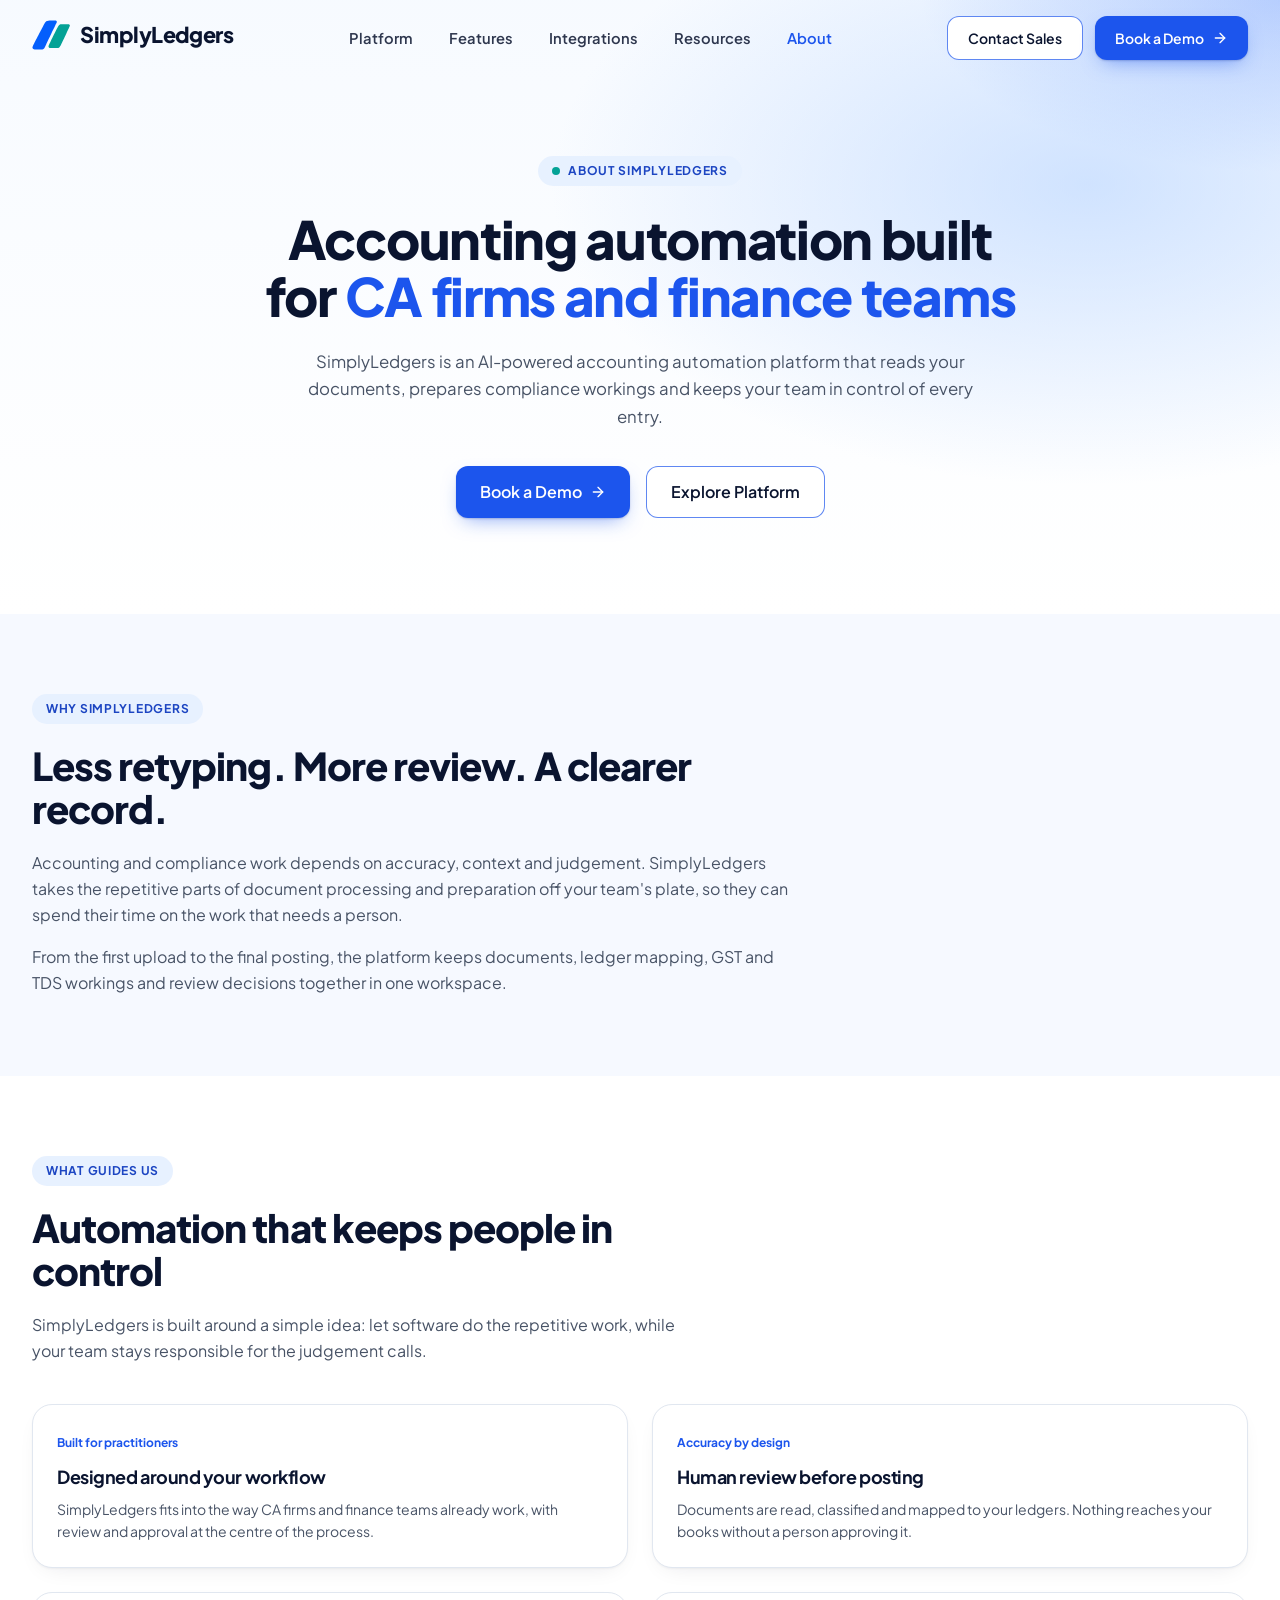
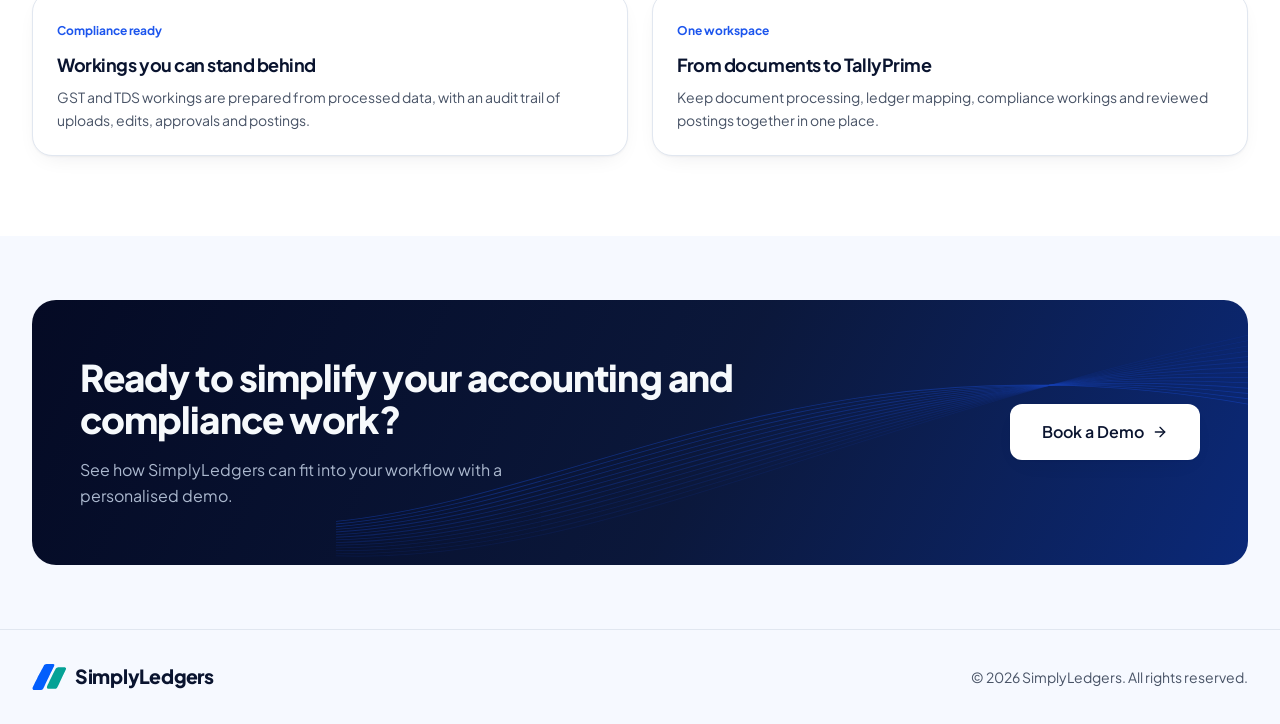
==== about.html @ 2ccde1b6 "Update website navigation and official brand logos" ====
<!DOCTYPE html>
<html lang="en">
<head>
<meta charset="utf-8">
<meta name="viewport" content="width=device-width, initial-scale=1">
<link rel="stylesheet" href="https://fonts.googleapis.com/css2?family=Plus+Jakarta+Sans:wght@400;500;600;700;800&amp;display=swap">
<link rel="stylesheet" href="styles.css">
<title>About — SimplyLedgers</title>
<meta name="description" content="SimplyLedgers is an AI-powered accounting automation platform built for CA firms and finance teams.">
<meta property="og:title" content="About — SimplyLedgers">
<meta property="og:description" content="SimplyLedgers is an AI-powered accounting automation platform built for CA firms and finance teams.">
<meta property="og:type" content="website">
<meta name="twitter:card" content="summary_large_image">
<link rel="preconnect" href="https://fonts.googleapis.com">
<link rel="preconnect" href="https://fonts.gstatic.com" crossorigin="anonymous">
<link rel="icon" href="favicon.ico" type="image/x-icon">
</head>
<body>
<div class="min-h-screen bg-background">
<header class="fixed inset-x-0 top-0 z-50 transition-all duration-300 border-b border-transparent bg-transparent"><div class="mx-auto grid h-[76px] max-w-7xl grid-cols-[minmax(0,1fr)_auto] items-center gap-6 px-5 sm:px-8 lg:flex lg:justify-between"><a class="min-w-0 shrink-0" aria-label="SimplyLedgers home" href="index.html"><span class="inline-flex items-center gap-2.5"><svg viewBox="568 362 406 318" aria-hidden="true" class="w-auto shrink-0 h-7 sm:h-[30px]"><g transform="translate(0 1024) scale(0.1 -0.1)"><path class="fill-brand-blue" d="M7410 6550 c-183 -8 -265 -61 -358 -233 -22 -40 -61 -110 -87 -157 -26 -47 -70 -128 -97 -180 -27 -52 -53 -99 -57 -105 -5 -5 -35 -62 -68 -125 -33 -63 -116 -221 -183 -350 -68 -129 -188 -361 -267 -515 -587 -1148 -596 -1169 -520 -1284 67 -101 66 -101 567 -101 633 0 586 -30 840 530 66 144 146 314 318 670 43 91 104 217 134 280 31 63 72 149 91 190 32 69 213 438 408 835 43 88 102 205 131 260 75 143 71 227 -13 270 -33 17 -571 27 -839 15z"></path><path class="fill-brand-teal" d="M8697 6159 c-66 -15 -132 -56 -183 -112 -48 -52 -305 -552 -637 -1237 -52 -107 -154 -316 -226 -464 -72 -148 -131 -271 -131 -273 0 -2 -20 -45 -45 -95 -76 -155 -58 -259 55 -319 44 -23 868 -22 943 1 155 48 183 93 519 830 56 122 140 305 181 390 24 52 97 208 162 345 65 138 171 360 236 494 141 289 147 319 83 391 -21 23 -51 44 -72 50 -46 12 -831 12 -885 -1z"></path></g></svg><span class="text-[1.25rem] font-extrabold leading-none tracking-tight sm:text-[1.35rem] text-foreground">SimplyLedgers</span></span></a><nav aria-label="Main" class="hidden items-center gap-1 lg:flex"><a class="group relative rounded-md px-4 py-2 text-[0.92rem] font-semibold text-foreground/85 transition-colors hover:text-primary" href="platform.html">Platform<span class="absolute inset-x-4 -bottom-0.5 h-0.5 origin-left scale-x-0 rounded-full bg-primary transition-transform duration-300 group-hover:scale-x-100"></span></a><a class="group relative rounded-md px-4 py-2 text-[0.92rem] font-semibold text-foreground/85 transition-colors hover:text-primary" href="features.html">Features<span class="absolute inset-x-4 -bottom-0.5 h-0.5 origin-left scale-x-0 rounded-full bg-primary transition-transform duration-300 group-hover:scale-x-100"></span></a><a class="group relative rounded-md px-4 py-2 text-[0.92rem] font-semibold text-foreground/85 transition-colors hover:text-primary" href="integrations.html">Integrations<span class="absolute inset-x-4 -bottom-0.5 h-0.5 origin-left scale-x-0 rounded-full bg-primary transition-transform duration-300 group-hover:scale-x-100"></span></a><a class="group relative rounded-md px-4 py-2 text-[0.92rem] font-semibold text-foreground/85 transition-colors hover:text-primary" href="resources.html">Resources<span class="absolute inset-x-4 -bottom-0.5 h-0.5 origin-left scale-x-0 rounded-full bg-primary transition-transform duration-300 group-hover:scale-x-100"></span></a><a class="group relative rounded-md px-4 py-2 text-[0.92rem] font-semibold text-foreground/85 transition-colors hover:text-primary text-primary" href="about.html" aria-current="page">About<span class="absolute inset-x-4 -bottom-0.5 h-0.5 origin-left scale-x-0 rounded-full bg-primary transition-transform duration-300 group-hover:scale-x-100"></span></a></nav><div class="hidden items-center gap-3 lg:flex"><a class="inline-flex items-center justify-center gap-2 whitespace-nowrap text-sm cursor-pointer focus-visible:outline-none focus-visible:ring-1 focus-visible:ring-ring disabled:pointer-events-none disabled:opacity-50 disabled:cursor-not-allowed [&amp;_svg]:pointer-events-none [&amp;_svg]:size-4 [&amp;_svg]:shrink-0 border border-primary/70 bg-background text-foreground font-semibold transition-all duration-300 hover:border-primary hover:bg-secondary hover:-translate-y-px py-2 h-11 rounded-lg px-5" href="book-demo.html">Contact Sales</a><a class="inline-flex items-center justify-center gap-2 whitespace-nowrap text-sm cursor-pointer focus-visible:outline-none focus-visible:ring-1 focus-visible:ring-ring disabled:pointer-events-none disabled:opacity-50 disabled:cursor-not-allowed [&amp;_svg]:pointer-events-none [&amp;_svg]:size-4 [&amp;_svg]:shrink-0 bg-primary text-primary-foreground font-semibold shadow-button transition-all duration-300 hover:bg-primary-deep hover:-translate-y-px [&amp;_svg]:transition-transform hover:[&amp;_svg]:translate-x-0.5 py-2 h-11 rounded-lg px-5" href="book-demo.html">Book a Demo <svg xmlns="http://www.w3.org/2000/svg" width="24" height="24" viewBox="0 0 24 24" fill="none" stroke="currentColor" stroke-width="2" stroke-linecap="round" stroke-linejoin="round" class="lucide lucide-arrow-right" aria-hidden="true"><path d="M5 12h14"></path><path d="m12 5 7 7-7 7"></path></svg></a></div><button class="inline-flex items-center justify-center gap-2 whitespace-nowrap rounded-md text-sm font-medium cursor-pointer transition-colors focus-visible:outline-none focus-visible:ring-1 focus-visible:ring-ring disabled:pointer-events-none disabled:opacity-50 disabled:cursor-not-allowed [&amp;_svg]:pointer-events-none [&amp;_svg]:size-4 [&amp;_svg]:shrink-0 hover:bg-accent hover:text-accent-foreground h-9 w-9 shrink-0 lg:hidden" aria-label="Open menu" type="button" aria-haspopup="dialog" aria-expanded="false" data-state="closed"><svg xmlns="http://www.w3.org/2000/svg" width="24" height="24" viewBox="0 0 24 24" fill="none" stroke="currentColor" stroke-width="2" stroke-linecap="round" stroke-linejoin="round" class="lucide lucide-menu size-5!" aria-hidden="true"><path d="M4 5h16"></path><path d="M4 12h16"></path><path d="M4 19h16"></path></svg></button></div></header>
<main>
<section class="relative overflow-hidden bg-hero pt-[76px]">
  <div class="mx-auto max-w-7xl px-5 pb-16 pt-14 sm:px-8 md:pt-20 lg:pb-24">
    <div class="mx-auto max-w-3xl text-center">
      <div class="reveal is-visible" style="--reveal-delay:0ms"><span class="eyebrow"><span class="size-2 rounded-full bg-brand-teal"></span>About SimplyLedgers</span></div>
      <div class="reveal is-visible" style="--reveal-delay:80ms"><h1 class="mt-6 text-[2.3rem] font-extrabold leading-[1.08] text-foreground sm:text-5xl lg:text-[3.3rem]">Accounting automation built for <span class="text-primary">CA firms and finance teams</span></h1></div>
      <div class="reveal is-visible" style="--reveal-delay:160ms"><p class="mx-auto mt-6 max-w-2xl text-[1.05rem] leading-relaxed text-muted-foreground">SimplyLedgers is an AI-powered accounting automation platform that reads your documents, prepares compliance workings and keeps your team in control of every entry.</p></div>
      <div class="reveal mt-9 flex flex-wrap justify-center gap-4 is-visible" style="--reveal-delay:240ms">
        <a class="inline-flex items-center justify-center gap-2 whitespace-nowrap cursor-pointer focus-visible:outline-none focus-visible:ring-1 focus-visible:ring-ring disabled:pointer-events-none disabled:opacity-50 disabled:cursor-not-allowed [&amp;_svg]:pointer-events-none [&amp;_svg]:size-4 [&amp;_svg]:shrink-0 bg-primary text-primary-foreground font-semibold shadow-button transition-all duration-300 hover:bg-primary-deep hover:-translate-y-px [&amp;_svg]:transition-transform hover:[&amp;_svg]:translate-x-0.5 h-[52px] rounded-lg px-6 text-base" href="book-demo.html">Book a Demo <svg xmlns="http://www.w3.org/2000/svg" width="24" height="24" viewBox="0 0 24 24" fill="none" stroke="currentColor" stroke-width="2" stroke-linecap="round" stroke-linejoin="round" class="lucide lucide-arrow-right" aria-hidden="true"><path d="M5 12h14"></path><path d="m12 5 7 7-7 7"></path></svg></a>
        <a class="inline-flex items-center justify-center gap-2 whitespace-nowrap cursor-pointer focus-visible:outline-none focus-visible:ring-1 focus-visible:ring-ring disabled:pointer-events-none disabled:opacity-50 disabled:cursor-not-allowed [&amp;_svg]:pointer-events-none [&amp;_svg]:size-4 [&amp;_svg]:shrink-0 border border-primary/70 bg-background text-foreground font-semibold transition-all duration-300 hover:border-primary hover:bg-secondary hover:-translate-y-px h-[52px] rounded-lg px-6 text-base" href="platform.html">Explore Platform</a>
      </div>
    </div>
  </div>
</section>
<section class="bg-surface py-16 lg:py-20">
  <div class="mx-auto max-w-7xl px-5 sm:px-8">
    <div class="max-w-3xl">
      <span class="eyebrow">Why SimplyLedgers</span>
      <h2 class="mt-5 text-3xl font-extrabold leading-[1.12] text-foreground sm:text-[2.4rem]">Less retyping. More review. A clearer record.</h2>
      <p class="mt-5 text-base leading-relaxed text-muted-foreground">Accounting and compliance work depends on accuracy, context and judgement. SimplyLedgers takes the repetitive parts of document processing and preparation off your team's plate, so they can spend their time on the work that needs a person.</p>
      <p class="mt-4 text-base leading-relaxed text-muted-foreground">From the first upload to the final posting, the platform keeps documents, ledger mapping, GST and TDS workings and review decisions together in one workspace.</p>
    </div>
  </div>
</section>
<section class="bg-background py-16 lg:py-20">
  <div class="mx-auto max-w-7xl px-5 sm:px-8">
    <div class="max-w-2xl">
      <span class="eyebrow">What guides us</span>
      <h2 class="mt-5 text-3xl font-extrabold leading-[1.12] text-foreground sm:text-[2.4rem]">Automation that keeps people in control</h2>
      <p class="mt-5 text-base leading-relaxed text-muted-foreground">SimplyLedgers is built around a simple idea: let software do the repetitive work, while your team stays responsible for the judgement calls.</p>
    </div>
    <div class="mt-10 grid gap-6 sm:grid-cols-2">
      <div class="rounded-2xl border border-border bg-background p-6 shadow-soft">
        <span class="text-xs font-bold text-primary">Built for practitioners</span>
        <h3 class="mt-3 text-lg font-bold leading-snug text-foreground">Designed around your workflow</h3>
        <p class="mt-2 text-sm leading-relaxed text-muted-foreground">SimplyLedgers fits into the way CA firms and finance teams already work, with review and approval at the centre of the process.</p>
      </div>
      <div class="rounded-2xl border border-border bg-background p-6 shadow-soft">
        <span class="text-xs font-bold text-primary">Accuracy by design</span>
        <h3 class="mt-3 text-lg font-bold leading-snug text-foreground">Human review before posting</h3>
        <p class="mt-2 text-sm leading-relaxed text-muted-foreground">Documents are read, classified and mapped to your ledgers. Nothing reaches your books without a person approving it.</p>
      </div>
      <div class="rounded-2xl border border-border bg-background p-6 shadow-soft">
        <span class="text-xs font-bold text-primary">Compliance ready</span>
        <h3 class="mt-3 text-lg font-bold leading-snug text-foreground">Workings you can stand behind</h3>
        <p class="mt-2 text-sm leading-relaxed text-muted-foreground">GST and TDS workings are prepared from processed data, with an audit trail of uploads, edits, approvals and postings.</p>
      </div>
      <div class="rounded-2xl border border-border bg-background p-6 shadow-soft">
        <span class="text-xs font-bold text-primary">One workspace</span>
        <h3 class="mt-3 text-lg font-bold leading-snug text-foreground">From documents to TallyPrime</h3>
        <p class="mt-2 text-sm leading-relaxed text-muted-foreground">Keep document processing, ledger mapping, compliance workings and reviewed postings together in one place.</p>
      </div>
    </div>
  </div>
</section>
<section id="book-demo" class="bg-surface py-16"><div class="mx-auto max-w-7xl px-5 sm:px-8"><div class="reveal relative overflow-hidden rounded-3xl bg-cta px-7 py-12 sm:px-12 md:py-14 is-visible" style="--reveal-delay:0ms"><svg aria-hidden="true" viewBox="0 0 800 300" preserveAspectRatio="none" class="pointer-events-none absolute inset-y-0 right-0 h-full w-full opacity-60 md:w-3/4"><path d="M0 290 C 220 300, 420 150, 800 40" fill="none" class="stroke-primary" stroke-opacity="0.15" stroke-width="1"></path><path d="M0 287 C 220 294, 420 141, 800 46" fill="none" class="stroke-primary" stroke-opacity="0.185" stroke-width="1"></path><path d="M0 284 C 220 288, 420 132, 800 52" fill="none" class="stroke-primary" stroke-opacity="0.22" stroke-width="1"></path><path d="M0 281 C 220 282, 420 123, 800 58" fill="none" class="stroke-primary" stroke-opacity="0.255" stroke-width="1"></path><path d="M0 278 C 220 276, 420 114, 800 64" fill="none" class="stroke-primary" stroke-opacity="0.29000000000000004" stroke-width="1"></path><path d="M0 275 C 220 270, 420 105, 800 70" fill="none" class="stroke-primary" stroke-opacity="0.325" stroke-width="1"></path><path d="M0 272 C 220 264, 420 96, 800 76" fill="none" class="stroke-primary" stroke-opacity="0.36" stroke-width="1"></path><path d="M0 269 C 220 258, 420 87, 800 82" fill="none" class="stroke-primary" stroke-opacity="0.395" stroke-width="1"></path><path d="M0 266 C 220 252, 420 78, 800 88" fill="none" class="stroke-primary" stroke-opacity="0.43000000000000005" stroke-width="1"></path><path d="M0 263 C 220 246, 420 69, 800 94" fill="none" class="stroke-primary" stroke-opacity="0.4650000000000001" stroke-width="1"></path><path d="M0 260 C 220 240, 420 60, 800 100" fill="none" class="stroke-primary" stroke-opacity="0.5" stroke-width="1"></path><path d="M0 257 C 220 234, 420 51, 800 106" fill="none" class="stroke-primary" stroke-opacity="0.535" stroke-width="1"></path><path d="M0 254 C 220 228, 420 42, 800 112" fill="none" class="stroke-primary" stroke-opacity="0.5700000000000001" stroke-width="1"></path><path d="M0 251 C 220 222, 420 33, 800 118" fill="none" class="stroke-primary" stroke-opacity="0.6050000000000001" stroke-width="1"></path></svg><div class="relative grid items-center gap-8 md:grid-cols-[minmax(0,1fr)_auto]"><div class="min-w-0"><h2 class="max-w-2xl text-3xl font-extrabold leading-[1.15] text-navy-foreground sm:text-[2.3rem]">Ready to simplify your accounting and compliance work?</h2><p class="mt-4 max-w-lg text-base leading-relaxed text-navy-muted">See how SimplyLedgers can fit into your workflow with a personalised demo.</p></div><a class="inline-flex items-center justify-center gap-2 whitespace-nowrap cursor-pointer focus-visible:outline-none focus-visible:ring-1 focus-visible:ring-ring disabled:pointer-events-none disabled:opacity-50 disabled:cursor-not-allowed [&amp;_svg]:pointer-events-none [&amp;_svg]:size-4 [&amp;_svg]:shrink-0 bg-background text-foreground font-semibold shadow-soft transition-all duration-300 hover:bg-secondary hover:-translate-y-px [&amp;_svg]:transition-transform hover:[&amp;_svg]:translate-x-0.5 rounded-lg text-base h-14 justify-self-start px-8 md:justify-self-end" href="book-demo.html">Book a Demo <svg xmlns="http://www.w3.org/2000/svg" width="24" height="24" viewBox="0 0 24 24" fill="none" stroke="currentColor" stroke-width="2" stroke-linecap="round" stroke-linejoin="round" class="lucide lucide-arrow-right" aria-hidden="true"><path d="M5 12h14"></path><path d="m12 5 7 7-7 7"></path></svg></a></div></div></div></section>
</main>
<footer class="border-t border-border bg-surface"><div class="mx-auto flex max-w-7xl flex-col items-start justify-between gap-4 px-5 py-8 sm:flex-row sm:items-center sm:px-8"><span class="inline-flex items-center gap-2.5 scale-90 origin-left"><svg viewBox="568 362 406 318" aria-hidden="true" class="w-auto shrink-0 h-7 sm:h-[30px]"><g transform="translate(0 1024) scale(0.1 -0.1)"><path class="fill-brand-blue" d="M7410 6550 c-183 -8 -265 -61 -358 -233 -22 -40 -61 -110 -87 -157 -26 -47 -70 -128 -97 -180 -27 -52 -53 -99 -57 -105 -5 -5 -35 -62 -68 -125 -33 -63 -116 -221 -183 -350 -68 -129 -188 -361 -267 -515 -587 -1148 -596 -1169 -520 -1284 67 -101 66 -101 567 -101 633 0 586 -30 840 530 66 144 146 314 318 670 43 91 104 217 134 280 31 63 72 149 91 190 32 69 213 438 408 835 43 88 102 205 131 260 75 143 71 227 -13 270 -33 17 -571 27 -839 15z"></path><path class="fill-brand-teal" d="M8697 6159 c-66 -15 -132 -56 -183 -112 -48 -52 -305 -552 -637 -1237 -52 -107 -154 -316 -226 -464 -72 -148 -131 -271 -131 -273 0 -2 -20 -45 -45 -95 -76 -155 -58 -259 55 -319 44 -23 868 -22 943 1 155 48 183 93 519 830 56 122 140 305 181 390 24 52 97 208 162 345 65 138 171 360 236 494 141 289 147 319 83 391 -21 23 -51 44 -72 50 -46 12 -831 12 -885 -1z"></path></g></svg><span class="text-[1.25rem] font-extrabold leading-none tracking-tight sm:text-[1.35rem] text-foreground">SimplyLedgers</span></span><p class="text-sm text-muted-foreground">© <!-- -->2026<!-- --> SimplyLedgers. All rights reserved.</p></div></footer>
</div>
<div id="mobile-menu" hidden><div data-state="open" class="fixed inset-0 z-50 bg-black/80 data-[state=open]:animate-in data-[state=closed]:animate-out data-[state=closed]:fade-out-0 data-[state=open]:fade-in-0" data-aria-hidden="true" aria-hidden="true"></div>
<div role="dialog" id="radix-_R_haq_" data-state="open" class="fixed z-50 bg-background p-6 shadow-lg transition ease-in-out data-[state=closed]:duration-300 data-[state=open]:duration-500 data-[state=open]:animate-in data-[state=closed]:animate-out inset-y-0 right-0 h-full w-3/4 border-l data-[state=closed]:slide-out-to-right data-[state=open]:slide-in-from-right sm:max-w-sm flex flex-col gap-6 pt-14" tabindex="-1" aria-labelledby="radix-_R_haqH1_"><button type="button" class="absolute right-4 top-4 rounded-sm opacity-70 ring-offset-background cursor-pointer transition-opacity hover:opacity-100 focus:outline-none focus:ring-2 focus:ring-ring focus:ring-offset-2 disabled:pointer-events-none data-[state=open]:bg-secondary"><svg xmlns="http://www.w3.org/2000/svg" width="24" height="24" viewBox="0 0 24 24" fill="none" stroke="currentColor" stroke-width="2" stroke-linecap="round" stroke-linejoin="round" class="lucide lucide-x h-4 w-4" aria-hidden="true"><path d="M18 6 6 18"></path><path d="m6 6 12 12"></path></svg><span class="sr-only">Close</span></button><h2 id="radix-_R_haqH1_" class="text-lg font-semibold text-foreground sr-only">Menu</h2><nav aria-label="Mobile" class="flex flex-col gap-1"><a class="rounded-lg px-3 py-3 text-base font-semibold text-foreground transition-colors hover:bg-secondary hover:text-primary" href="platform.html">Platform</a><a class="rounded-lg px-3 py-3 text-base font-semibold text-foreground transition-colors hover:bg-secondary hover:text-primary" href="features.html">Features</a><a class="rounded-lg px-3 py-3 text-base font-semibold text-foreground transition-colors hover:bg-secondary hover:text-primary" href="integrations.html">Integrations</a><a class="rounded-lg px-3 py-3 text-base font-semibold text-foreground transition-colors hover:bg-secondary hover:text-primary" href="resources.html">Resources</a><a class="rounded-lg px-3 py-3 text-base font-semibold text-foreground transition-colors hover:bg-secondary hover:text-primary text-primary" href="about.html" aria-current="page">About</a></nav><div class="mt-auto flex flex-col gap-3"><a class="inline-flex items-center justify-center gap-2 whitespace-nowrap text-sm cursor-pointer focus-visible:outline-none focus-visible:ring-1 focus-visible:ring-ring disabled:pointer-events-none disabled:opacity-50 disabled:cursor-not-allowed [&amp;_svg]:pointer-events-none [&amp;_svg]:size-4 [&amp;_svg]:shrink-0 border border-primary/70 bg-background text-foreground font-semibold transition-all duration-300 hover:border-primary hover:bg-secondary hover:-translate-y-px px-4 py-2 h-12 rounded-lg" href="book-demo.html">Contact Sales</a><a class="inline-flex items-center justify-center gap-2 whitespace-nowrap text-sm cursor-pointer focus-visible:outline-none focus-visible:ring-1 focus-visible:ring-ring disabled:pointer-events-none disabled:opacity-50 disabled:cursor-not-allowed [&amp;_svg]:pointer-events-none [&amp;_svg]:size-4 [&amp;_svg]:shrink-0 bg-primary text-primary-foreground font-semibold shadow-button transition-all duration-300 hover:bg-primary-deep hover:-translate-y-px [&amp;_svg]:transition-transform hover:[&amp;_svg]:translate-x-0.5 px-4 py-2 h-12 rounded-lg" href="book-demo.html">Book a Demo <svg xmlns="http://www.w3.org/2000/svg" width="24" height="24" viewBox="0 0 24 24" fill="none" stroke="currentColor" stroke-width="2" stroke-linecap="round" stroke-linejoin="round" class="lucide lucide-arrow-right" aria-hidden="true"><path d="M5 12h14"></path><path d="m12 5 7 7-7 7"></path></svg></a></div></div></div><script src="site.js"></script>
</body>
</html>
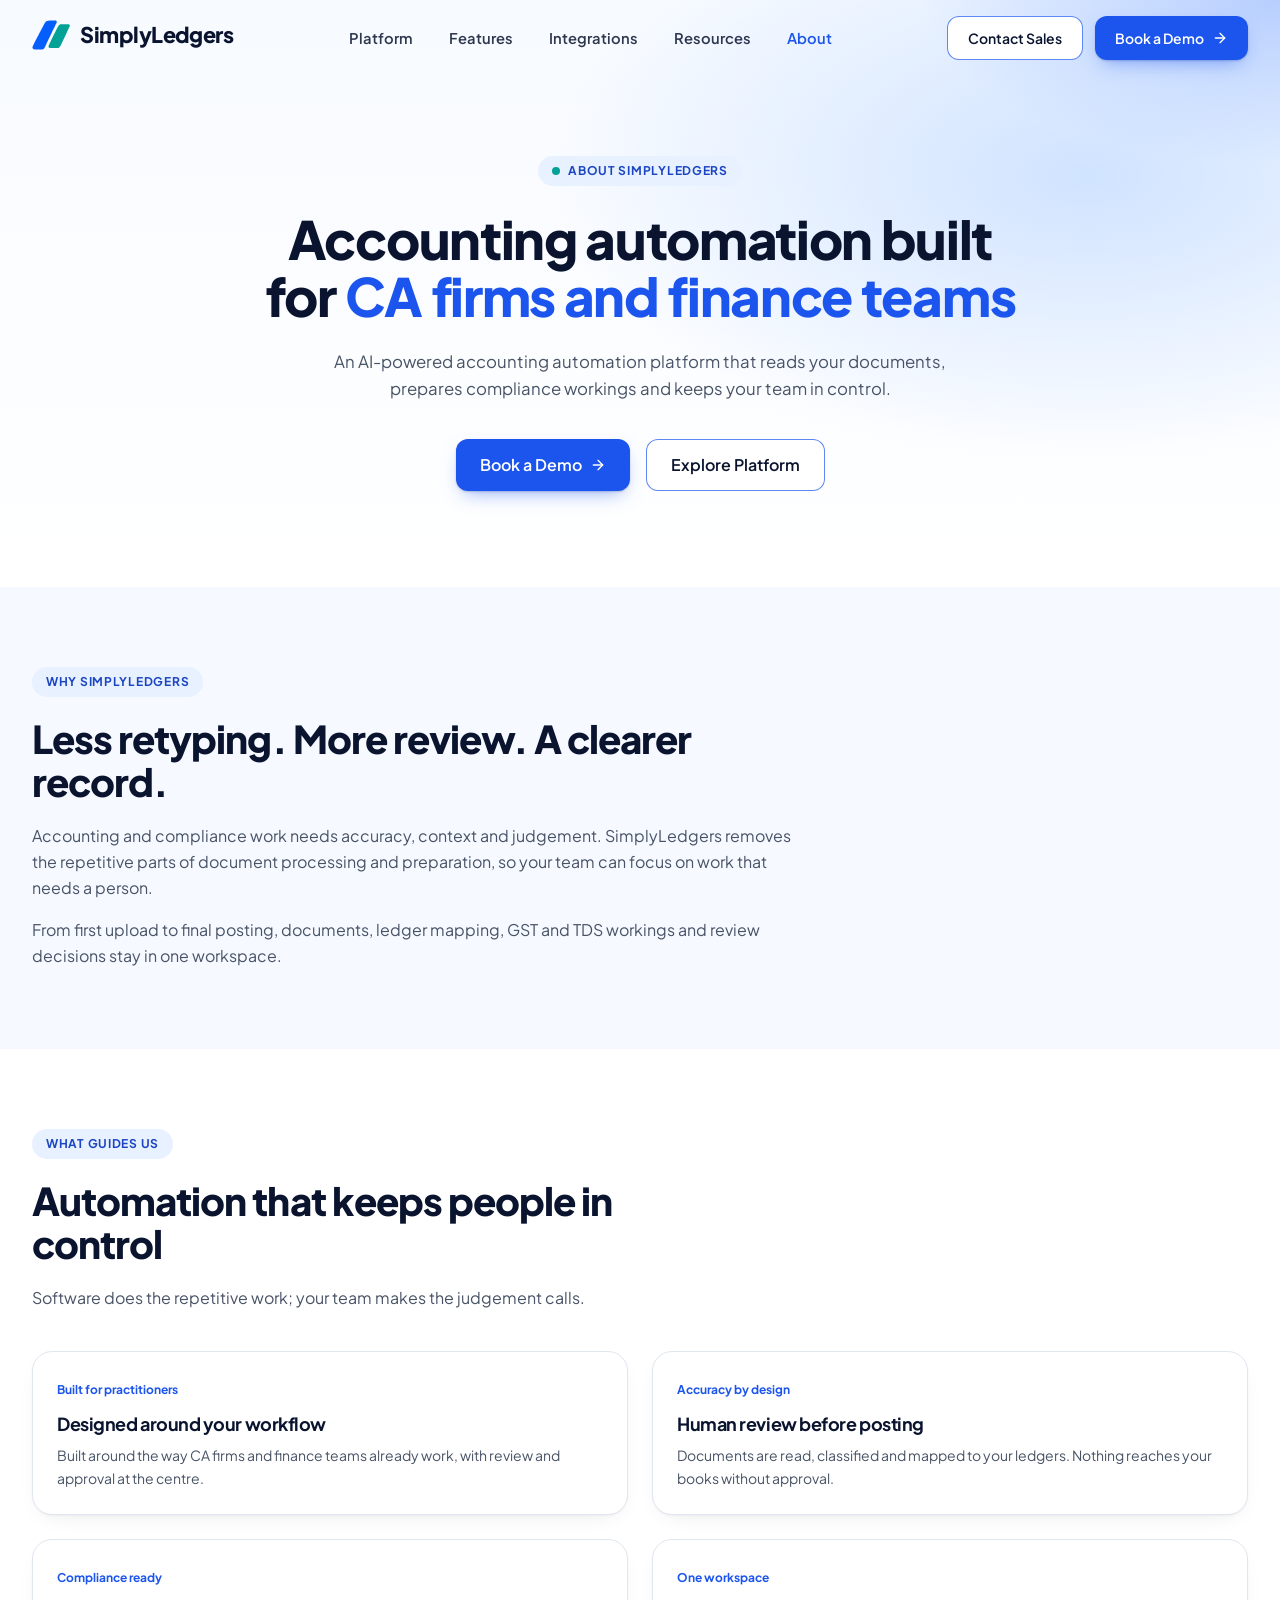
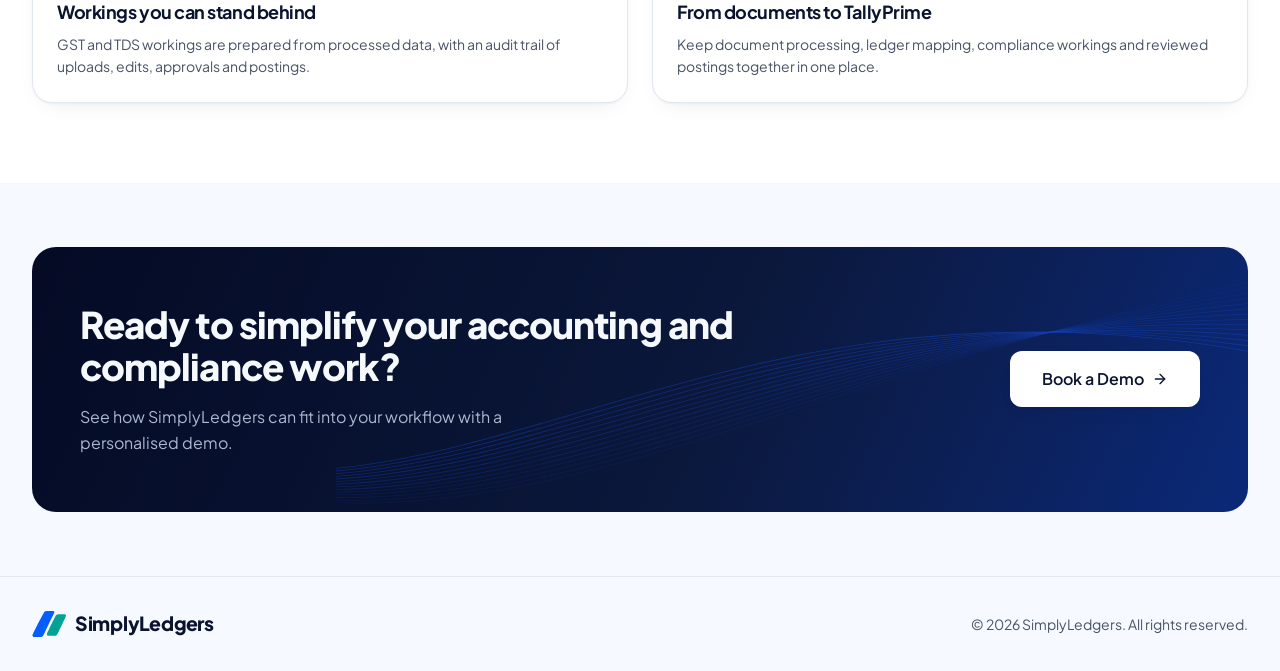
==== commit 09fca0c2: "Fix platform navigation active tab and scrolling" ====
--- a/about.html
+++ b/about.html
@@ -24,7 +24,7 @@
     <div class="mx-auto max-w-3xl text-center">
       <div class="reveal is-visible" style="--reveal-delay:0ms"><span class="eyebrow"><span class="size-2 rounded-full bg-brand-teal"></span>About SimplyLedgers</span></div>
       <div class="reveal is-visible" style="--reveal-delay:80ms"><h1 class="mt-6 text-[2.3rem] font-extrabold leading-[1.08] text-foreground sm:text-5xl lg:text-[3.3rem]">Accounting automation built for <span class="text-primary">CA firms and finance teams</span></h1></div>
-      <div class="reveal is-visible" style="--reveal-delay:160ms"><p class="mx-auto mt-6 max-w-2xl text-[1.05rem] leading-relaxed text-muted-foreground">SimplyLedgers is an AI-powered accounting automation platform that reads your documents, prepares compliance workings and keeps your team in control of every entry.</p></div>
+      <div class="reveal is-visible" style="--reveal-delay:160ms"><p class="mx-auto mt-6 max-w-2xl text-[1.05rem] leading-relaxed text-muted-foreground">An AI-powered accounting automation platform that reads your documents, prepares compliance workings and keeps your team in control.</p></div>
       <div class="reveal mt-9 flex flex-wrap justify-center gap-4 is-visible" style="--reveal-delay:240ms">
         <a class="inline-flex items-center justify-center gap-2 whitespace-nowrap cursor-pointer focus-visible:outline-none focus-visible:ring-1 focus-visible:ring-ring disabled:pointer-events-none disabled:opacity-50 disabled:cursor-not-allowed [&amp;_svg]:pointer-events-none [&amp;_svg]:size-4 [&amp;_svg]:shrink-0 bg-primary text-primary-foreground font-semibold shadow-button transition-all duration-300 hover:bg-primary-deep hover:-translate-y-px [&amp;_svg]:transition-transform hover:[&amp;_svg]:translate-x-0.5 h-[52px] rounded-lg px-6 text-base" href="book-demo.html">Book a Demo <svg xmlns="http://www.w3.org/2000/svg" width="24" height="24" viewBox="0 0 24 24" fill="none" stroke="currentColor" stroke-width="2" stroke-linecap="round" stroke-linejoin="round" class="lucide lucide-arrow-right" aria-hidden="true"><path d="M5 12h14"></path><path d="m12 5 7 7-7 7"></path></svg></a>
         <a class="inline-flex items-center justify-center gap-2 whitespace-nowrap cursor-pointer focus-visible:outline-none focus-visible:ring-1 focus-visible:ring-ring disabled:pointer-events-none disabled:opacity-50 disabled:cursor-not-allowed [&amp;_svg]:pointer-events-none [&amp;_svg]:size-4 [&amp;_svg]:shrink-0 border border-primary/70 bg-background text-foreground font-semibold transition-all duration-300 hover:border-primary hover:bg-secondary hover:-translate-y-px h-[52px] rounded-lg px-6 text-base" href="platform.html">Explore Platform</a>
@@ -37,8 +37,8 @@
     <div class="max-w-3xl">
       <span class="eyebrow">Why SimplyLedgers</span>
       <h2 class="mt-5 text-3xl font-extrabold leading-[1.12] text-foreground sm:text-[2.4rem]">Less retyping. More review. A clearer record.</h2>
-      <p class="mt-5 text-base leading-relaxed text-muted-foreground">Accounting and compliance work depends on accuracy, context and judgement. SimplyLedgers takes the repetitive parts of document processing and preparation off your team's plate, so they can spend their time on the work that needs a person.</p>
-      <p class="mt-4 text-base leading-relaxed text-muted-foreground">From the first upload to the final posting, the platform keeps documents, ledger mapping, GST and TDS workings and review decisions together in one workspace.</p>
+      <p class="mt-5 text-base leading-relaxed text-muted-foreground">Accounting and compliance work needs accuracy, context and judgement. SimplyLedgers removes the repetitive parts of document processing and preparation, so your team can focus on work that needs a person.</p>
+      <p class="mt-4 text-base leading-relaxed text-muted-foreground">From first upload to final posting, documents, ledger mapping, GST and TDS workings and review decisions stay in one workspace.</p>
     </div>
   </div>
 </section>
@@ -47,18 +47,18 @@
     <div class="max-w-2xl">
       <span class="eyebrow">What guides us</span>
       <h2 class="mt-5 text-3xl font-extrabold leading-[1.12] text-foreground sm:text-[2.4rem]">Automation that keeps people in control</h2>
-      <p class="mt-5 text-base leading-relaxed text-muted-foreground">SimplyLedgers is built around a simple idea: let software do the repetitive work, while your team stays responsible for the judgement calls.</p>
+      <p class="mt-5 text-base leading-relaxed text-muted-foreground">Software does the repetitive work; your team makes the judgement calls.</p>
     </div>
     <div class="mt-10 grid gap-6 sm:grid-cols-2">
       <div class="rounded-2xl border border-border bg-background p-6 shadow-soft">
         <span class="text-xs font-bold text-primary">Built for practitioners</span>
         <h3 class="mt-3 text-lg font-bold leading-snug text-foreground">Designed around your workflow</h3>
-        <p class="mt-2 text-sm leading-relaxed text-muted-foreground">SimplyLedgers fits into the way CA firms and finance teams already work, with review and approval at the centre of the process.</p>
+        <p class="mt-2 text-sm leading-relaxed text-muted-foreground">Built around the way CA firms and finance teams already work, with review and approval at the centre.</p>
       </div>
       <div class="rounded-2xl border border-border bg-background p-6 shadow-soft">
         <span class="text-xs font-bold text-primary">Accuracy by design</span>
         <h3 class="mt-3 text-lg font-bold leading-snug text-foreground">Human review before posting</h3>
-        <p class="mt-2 text-sm leading-relaxed text-muted-foreground">Documents are read, classified and mapped to your ledgers. Nothing reaches your books without a person approving it.</p>
+        <p class="mt-2 text-sm leading-relaxed text-muted-foreground">Documents are read, classified and mapped to your ledgers. Nothing reaches your books without approval.</p>
       </div>
       <div class="rounded-2xl border border-border bg-background p-6 shadow-soft">
         <span class="text-xs font-bold text-primary">Compliance ready</span>
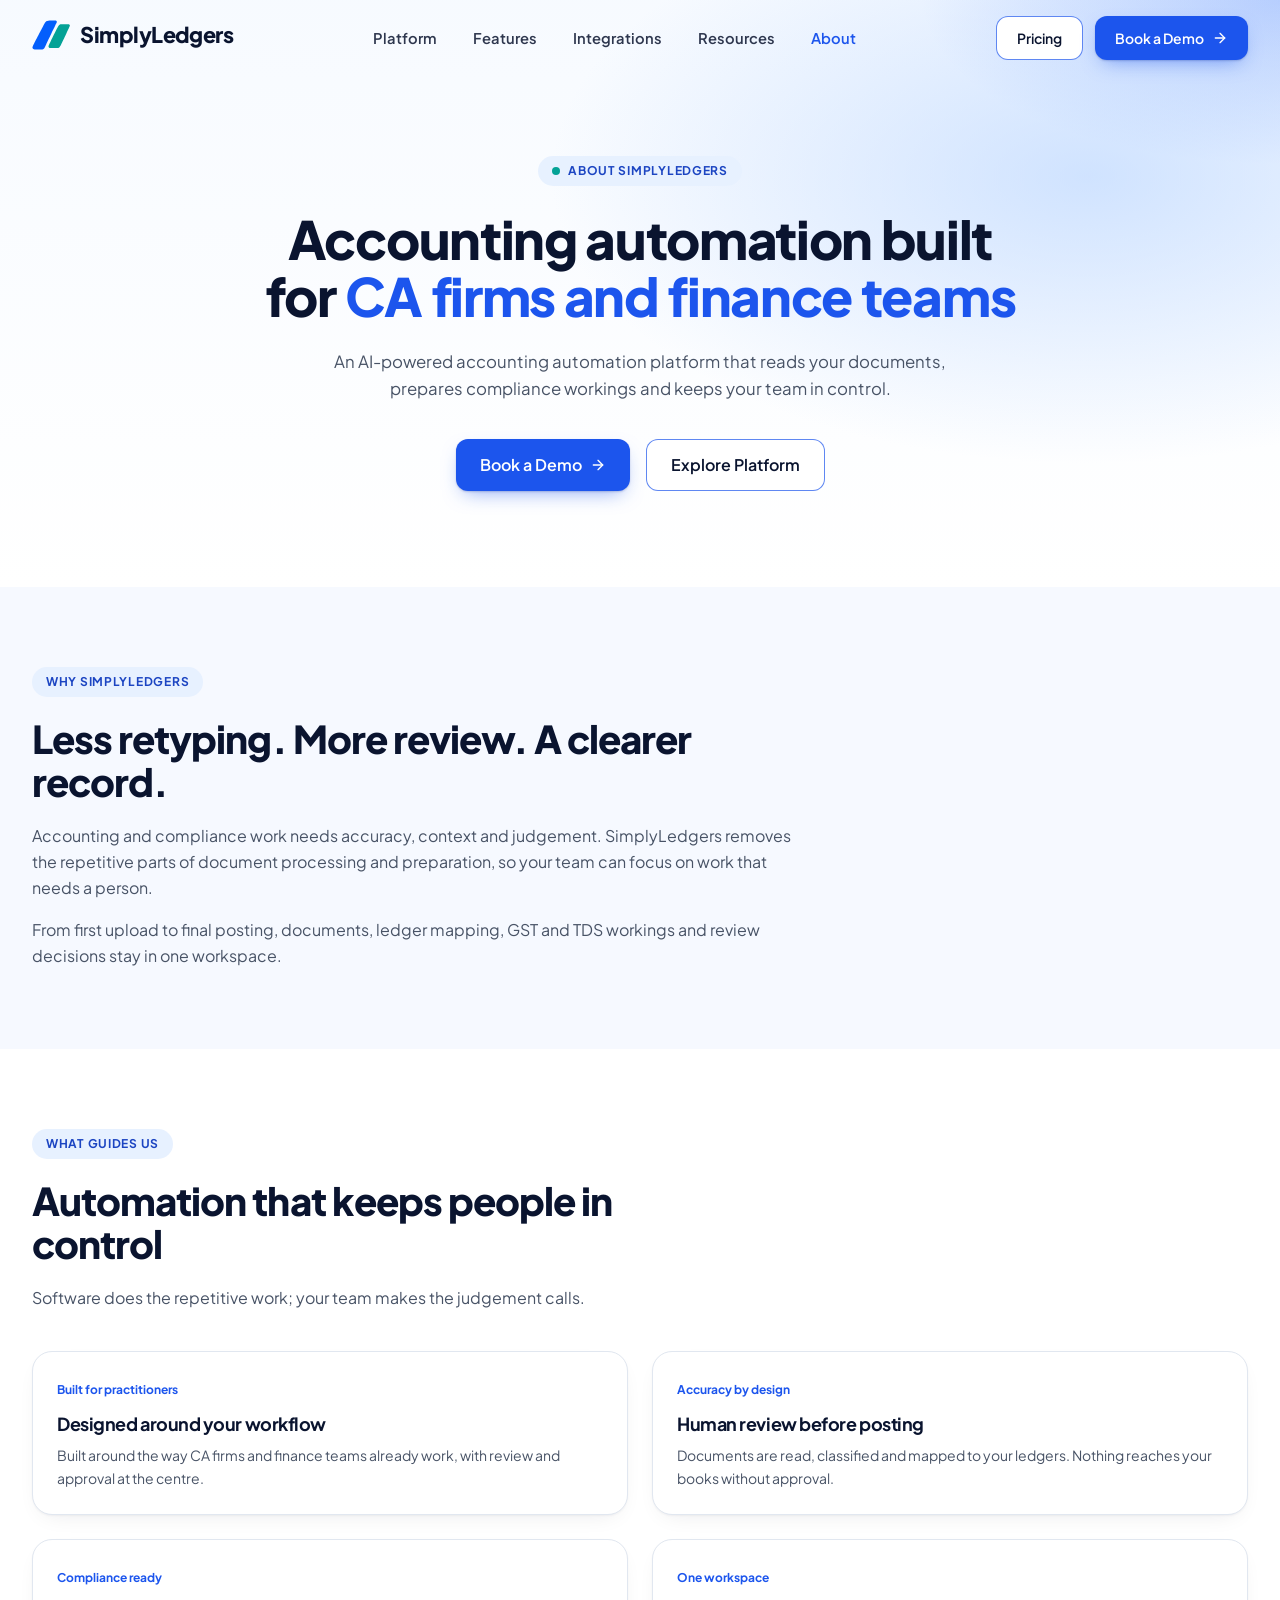
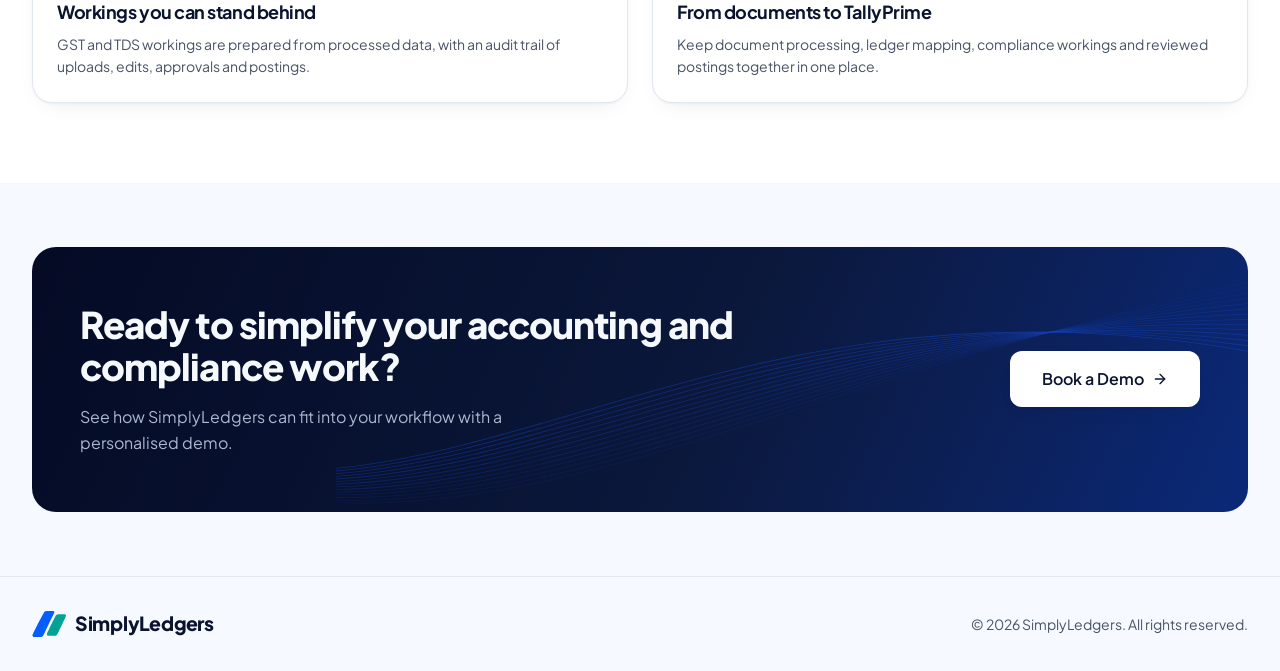
==== commit d8cca76a: "Add pricing page and link it in place of Contact Sales - pricing.html: Starter, Pro, Max and Dedicat" ====
--- a/about.html
+++ b/about.html
@@ -13,11 +13,11 @@
 <meta name="twitter:card" content="summary_large_image">
 <link rel="preconnect" href="https://fonts.googleapis.com">
 <link rel="preconnect" href="https://fonts.gstatic.com" crossorigin="anonymous">
-<link rel="icon" href="favicon.ico" type="image/x-icon">
+<link rel="icon" href="/favicon.ico" sizes="48x48"><link rel="icon" href="/favicon.svg" type="image/svg+xml"><link rel="icon" href="/favicon-192.png" type="image/png" sizes="192x192"><link rel="apple-touch-icon" href="/favicon-192.png">
 </head>
 <body>
 <div class="min-h-screen bg-background">
-<header class="fixed inset-x-0 top-0 z-50 transition-all duration-300 border-b border-transparent bg-transparent"><div class="mx-auto grid h-[76px] max-w-7xl grid-cols-[minmax(0,1fr)_auto] items-center gap-6 px-5 sm:px-8 lg:flex lg:justify-between"><a class="min-w-0 shrink-0" aria-label="SimplyLedgers home" href="index.html"><span class="inline-flex items-center gap-2.5"><svg viewBox="568 362 406 318" aria-hidden="true" class="w-auto shrink-0 h-7 sm:h-[30px]"><g transform="translate(0 1024) scale(0.1 -0.1)"><path class="fill-brand-blue" d="M7410 6550 c-183 -8 -265 -61 -358 -233 -22 -40 -61 -110 -87 -157 -26 -47 -70 -128 -97 -180 -27 -52 -53 -99 -57 -105 -5 -5 -35 -62 -68 -125 -33 -63 -116 -221 -183 -350 -68 -129 -188 -361 -267 -515 -587 -1148 -596 -1169 -520 -1284 67 -101 66 -101 567 -101 633 0 586 -30 840 530 66 144 146 314 318 670 43 91 104 217 134 280 31 63 72 149 91 190 32 69 213 438 408 835 43 88 102 205 131 260 75 143 71 227 -13 270 -33 17 -571 27 -839 15z"></path><path class="fill-brand-teal" d="M8697 6159 c-66 -15 -132 -56 -183 -112 -48 -52 -305 -552 -637 -1237 -52 -107 -154 -316 -226 -464 -72 -148 -131 -271 -131 -273 0 -2 -20 -45 -45 -95 -76 -155 -58 -259 55 -319 44 -23 868 -22 943 1 155 48 183 93 519 830 56 122 140 305 181 390 24 52 97 208 162 345 65 138 171 360 236 494 141 289 147 319 83 391 -21 23 -51 44 -72 50 -46 12 -831 12 -885 -1z"></path></g></svg><span class="text-[1.25rem] font-extrabold leading-none tracking-tight sm:text-[1.35rem] text-foreground">SimplyLedgers</span></span></a><nav aria-label="Main" class="hidden items-center gap-1 lg:flex"><a class="group relative rounded-md px-4 py-2 text-[0.92rem] font-semibold text-foreground/85 transition-colors hover:text-primary" href="platform.html">Platform<span class="absolute inset-x-4 -bottom-0.5 h-0.5 origin-left scale-x-0 rounded-full bg-primary transition-transform duration-300 group-hover:scale-x-100"></span></a><a class="group relative rounded-md px-4 py-2 text-[0.92rem] font-semibold text-foreground/85 transition-colors hover:text-primary" href="features.html">Features<span class="absolute inset-x-4 -bottom-0.5 h-0.5 origin-left scale-x-0 rounded-full bg-primary transition-transform duration-300 group-hover:scale-x-100"></span></a><a class="group relative rounded-md px-4 py-2 text-[0.92rem] font-semibold text-foreground/85 transition-colors hover:text-primary" href="integrations.html">Integrations<span class="absolute inset-x-4 -bottom-0.5 h-0.5 origin-left scale-x-0 rounded-full bg-primary transition-transform duration-300 group-hover:scale-x-100"></span></a><a class="group relative rounded-md px-4 py-2 text-[0.92rem] font-semibold text-foreground/85 transition-colors hover:text-primary" href="resources.html">Resources<span class="absolute inset-x-4 -bottom-0.5 h-0.5 origin-left scale-x-0 rounded-full bg-primary transition-transform duration-300 group-hover:scale-x-100"></span></a><a class="group relative rounded-md px-4 py-2 text-[0.92rem] font-semibold text-foreground/85 transition-colors hover:text-primary text-primary" href="about.html" aria-current="page">About<span class="absolute inset-x-4 -bottom-0.5 h-0.5 origin-left scale-x-0 rounded-full bg-primary transition-transform duration-300 group-hover:scale-x-100"></span></a></nav><div class="hidden items-center gap-3 lg:flex"><a class="inline-flex items-center justify-center gap-2 whitespace-nowrap text-sm cursor-pointer focus-visible:outline-none focus-visible:ring-1 focus-visible:ring-ring disabled:pointer-events-none disabled:opacity-50 disabled:cursor-not-allowed [&amp;_svg]:pointer-events-none [&amp;_svg]:size-4 [&amp;_svg]:shrink-0 border border-primary/70 bg-background text-foreground font-semibold transition-all duration-300 hover:border-primary hover:bg-secondary hover:-translate-y-px py-2 h-11 rounded-lg px-5" href="book-demo.html">Contact Sales</a><a class="inline-flex items-center justify-center gap-2 whitespace-nowrap text-sm cursor-pointer focus-visible:outline-none focus-visible:ring-1 focus-visible:ring-ring disabled:pointer-events-none disabled:opacity-50 disabled:cursor-not-allowed [&amp;_svg]:pointer-events-none [&amp;_svg]:size-4 [&amp;_svg]:shrink-0 bg-primary text-primary-foreground font-semibold shadow-button transition-all duration-300 hover:bg-primary-deep hover:-translate-y-px [&amp;_svg]:transition-transform hover:[&amp;_svg]:translate-x-0.5 py-2 h-11 rounded-lg px-5" href="book-demo.html">Book a Demo <svg xmlns="http://www.w3.org/2000/svg" width="24" height="24" viewBox="0 0 24 24" fill="none" stroke="currentColor" stroke-width="2" stroke-linecap="round" stroke-linejoin="round" class="lucide lucide-arrow-right" aria-hidden="true"><path d="M5 12h14"></path><path d="m12 5 7 7-7 7"></path></svg></a></div><button class="inline-flex items-center justify-center gap-2 whitespace-nowrap rounded-md text-sm font-medium cursor-pointer transition-colors focus-visible:outline-none focus-visible:ring-1 focus-visible:ring-ring disabled:pointer-events-none disabled:opacity-50 disabled:cursor-not-allowed [&amp;_svg]:pointer-events-none [&amp;_svg]:size-4 [&amp;_svg]:shrink-0 hover:bg-accent hover:text-accent-foreground h-9 w-9 shrink-0 lg:hidden" aria-label="Open menu" type="button" aria-haspopup="dialog" aria-expanded="false" data-state="closed"><svg xmlns="http://www.w3.org/2000/svg" width="24" height="24" viewBox="0 0 24 24" fill="none" stroke="currentColor" stroke-width="2" stroke-linecap="round" stroke-linejoin="round" class="lucide lucide-menu size-5!" aria-hidden="true"><path d="M4 5h16"></path><path d="M4 12h16"></path><path d="M4 19h16"></path></svg></button></div></header>
+<header class="fixed inset-x-0 top-0 z-50 transition-all duration-300 border-b border-transparent bg-transparent"><div class="mx-auto grid h-[76px] max-w-7xl grid-cols-[minmax(0,1fr)_auto] items-center gap-6 px-5 sm:px-8 lg:flex lg:justify-between"><a class="min-w-0 shrink-0" aria-label="SimplyLedgers home" href="index.html"><span class="inline-flex items-center gap-2.5"><svg viewBox="568 362 406 318" aria-hidden="true" class="w-auto shrink-0 h-7 sm:h-[30px]"><g transform="translate(0 1024) scale(0.1 -0.1)"><path class="fill-brand-blue" d="M7410 6550 c-183 -8 -265 -61 -358 -233 -22 -40 -61 -110 -87 -157 -26 -47 -70 -128 -97 -180 -27 -52 -53 -99 -57 -105 -5 -5 -35 -62 -68 -125 -33 -63 -116 -221 -183 -350 -68 -129 -188 -361 -267 -515 -587 -1148 -596 -1169 -520 -1284 67 -101 66 -101 567 -101 633 0 586 -30 840 530 66 144 146 314 318 670 43 91 104 217 134 280 31 63 72 149 91 190 32 69 213 438 408 835 43 88 102 205 131 260 75 143 71 227 -13 270 -33 17 -571 27 -839 15z"></path><path class="fill-brand-teal" d="M8697 6159 c-66 -15 -132 -56 -183 -112 -48 -52 -305 -552 -637 -1237 -52 -107 -154 -316 -226 -464 -72 -148 -131 -271 -131 -273 0 -2 -20 -45 -45 -95 -76 -155 -58 -259 55 -319 44 -23 868 -22 943 1 155 48 183 93 519 830 56 122 140 305 181 390 24 52 97 208 162 345 65 138 171 360 236 494 141 289 147 319 83 391 -21 23 -51 44 -72 50 -46 12 -831 12 -885 -1z"></path></g></svg><span class="text-[1.25rem] font-extrabold leading-none tracking-tight sm:text-[1.35rem] text-foreground">SimplyLedgers</span></span></a><nav aria-label="Main" class="hidden items-center gap-1 lg:flex"><a class="group relative rounded-md px-4 py-2 text-[0.92rem] font-semibold text-foreground/85 transition-colors hover:text-primary" href="platform.html">Platform<span class="absolute inset-x-4 -bottom-0.5 h-0.5 origin-left scale-x-0 rounded-full bg-primary transition-transform duration-300 group-hover:scale-x-100"></span></a><a class="group relative rounded-md px-4 py-2 text-[0.92rem] font-semibold text-foreground/85 transition-colors hover:text-primary" href="features.html">Features<span class="absolute inset-x-4 -bottom-0.5 h-0.5 origin-left scale-x-0 rounded-full bg-primary transition-transform duration-300 group-hover:scale-x-100"></span></a><a class="group relative rounded-md px-4 py-2 text-[0.92rem] font-semibold text-foreground/85 transition-colors hover:text-primary" href="integrations.html">Integrations<span class="absolute inset-x-4 -bottom-0.5 h-0.5 origin-left scale-x-0 rounded-full bg-primary transition-transform duration-300 group-hover:scale-x-100"></span></a><a class="group relative rounded-md px-4 py-2 text-[0.92rem] font-semibold text-foreground/85 transition-colors hover:text-primary" href="resources.html">Resources<span class="absolute inset-x-4 -bottom-0.5 h-0.5 origin-left scale-x-0 rounded-full bg-primary transition-transform duration-300 group-hover:scale-x-100"></span></a><a class="group relative rounded-md px-4 py-2 text-[0.92rem] font-semibold text-foreground/85 transition-colors hover:text-primary text-primary" href="about.html" aria-current="page">About<span class="absolute inset-x-4 -bottom-0.5 h-0.5 origin-left scale-x-0 rounded-full bg-primary transition-transform duration-300 group-hover:scale-x-100"></span></a></nav><div class="hidden items-center gap-3 lg:flex"><a class="inline-flex items-center justify-center gap-2 whitespace-nowrap text-sm cursor-pointer focus-visible:outline-none focus-visible:ring-1 focus-visible:ring-ring disabled:pointer-events-none disabled:opacity-50 disabled:cursor-not-allowed [&amp;_svg]:pointer-events-none [&amp;_svg]:size-4 [&amp;_svg]:shrink-0 border border-primary/70 bg-background text-foreground font-semibold transition-all duration-300 hover:border-primary hover:bg-secondary hover:-translate-y-px py-2 h-11 rounded-lg px-5" href="pricing.html">Pricing</a><a class="inline-flex items-center justify-center gap-2 whitespace-nowrap text-sm cursor-pointer focus-visible:outline-none focus-visible:ring-1 focus-visible:ring-ring disabled:pointer-events-none disabled:opacity-50 disabled:cursor-not-allowed [&amp;_svg]:pointer-events-none [&amp;_svg]:size-4 [&amp;_svg]:shrink-0 bg-primary text-primary-foreground font-semibold shadow-button transition-all duration-300 hover:bg-primary-deep hover:-translate-y-px [&amp;_svg]:transition-transform hover:[&amp;_svg]:translate-x-0.5 py-2 h-11 rounded-lg px-5" href="book-demo.html">Book a Demo <svg xmlns="http://www.w3.org/2000/svg" width="24" height="24" viewBox="0 0 24 24" fill="none" stroke="currentColor" stroke-width="2" stroke-linecap="round" stroke-linejoin="round" class="lucide lucide-arrow-right" aria-hidden="true"><path d="M5 12h14"></path><path d="m12 5 7 7-7 7"></path></svg></a></div><button class="inline-flex items-center justify-center gap-2 whitespace-nowrap rounded-md text-sm font-medium cursor-pointer transition-colors focus-visible:outline-none focus-visible:ring-1 focus-visible:ring-ring disabled:pointer-events-none disabled:opacity-50 disabled:cursor-not-allowed [&amp;_svg]:pointer-events-none [&amp;_svg]:size-4 [&amp;_svg]:shrink-0 hover:bg-accent hover:text-accent-foreground h-9 w-9 shrink-0 lg:hidden" aria-label="Open menu" type="button" aria-haspopup="dialog" aria-expanded="false" data-state="closed"><svg xmlns="http://www.w3.org/2000/svg" width="24" height="24" viewBox="0 0 24 24" fill="none" stroke="currentColor" stroke-width="2" stroke-linecap="round" stroke-linejoin="round" class="lucide lucide-menu size-5!" aria-hidden="true"><path d="M4 5h16"></path><path d="M4 12h16"></path><path d="M4 19h16"></path></svg></button></div></header>
 <main>
 <section class="relative overflow-hidden bg-hero pt-[76px]">
   <div class="mx-auto max-w-7xl px-5 pb-16 pt-14 sm:px-8 md:pt-20 lg:pb-24">
@@ -78,6 +78,6 @@
 <footer class="border-t border-border bg-surface"><div class="mx-auto flex max-w-7xl flex-col items-start justify-between gap-4 px-5 py-8 sm:flex-row sm:items-center sm:px-8"><span class="inline-flex items-center gap-2.5 scale-90 origin-left"><svg viewBox="568 362 406 318" aria-hidden="true" class="w-auto shrink-0 h-7 sm:h-[30px]"><g transform="translate(0 1024) scale(0.1 -0.1)"><path class="fill-brand-blue" d="M7410 6550 c-183 -8 -265 -61 -358 -233 -22 -40 -61 -110 -87 -157 -26 -47 -70 -128 -97 -180 -27 -52 -53 -99 -57 -105 -5 -5 -35 -62 -68 -125 -33 -63 -116 -221 -183 -350 -68 -129 -188 -361 -267 -515 -587 -1148 -596 -1169 -520 -1284 67 -101 66 -101 567 -101 633 0 586 -30 840 530 66 144 146 314 318 670 43 91 104 217 134 280 31 63 72 149 91 190 32 69 213 438 408 835 43 88 102 205 131 260 75 143 71 227 -13 270 -33 17 -571 27 -839 15z"></path><path class="fill-brand-teal" d="M8697 6159 c-66 -15 -132 -56 -183 -112 -48 -52 -305 -552 -637 -1237 -52 -107 -154 -316 -226 -464 -72 -148 -131 -271 -131 -273 0 -2 -20 -45 -45 -95 -76 -155 -58 -259 55 -319 44 -23 868 -22 943 1 155 48 183 93 519 830 56 122 140 305 181 390 24 52 97 208 162 345 65 138 171 360 236 494 141 289 147 319 83 391 -21 23 -51 44 -72 50 -46 12 -831 12 -885 -1z"></path></g></svg><span class="text-[1.25rem] font-extrabold leading-none tracking-tight sm:text-[1.35rem] text-foreground">SimplyLedgers</span></span><p class="text-sm text-muted-foreground">© <!-- -->2026<!-- --> SimplyLedgers. All rights reserved.</p></div></footer>
 </div>
 <div id="mobile-menu" hidden><div data-state="open" class="fixed inset-0 z-50 bg-black/80 data-[state=open]:animate-in data-[state=closed]:animate-out data-[state=closed]:fade-out-0 data-[state=open]:fade-in-0" data-aria-hidden="true" aria-hidden="true"></div>
-<div role="dialog" id="radix-_R_haq_" data-state="open" class="fixed z-50 bg-background p-6 shadow-lg transition ease-in-out data-[state=closed]:duration-300 data-[state=open]:duration-500 data-[state=open]:animate-in data-[state=closed]:animate-out inset-y-0 right-0 h-full w-3/4 border-l data-[state=closed]:slide-out-to-right data-[state=open]:slide-in-from-right sm:max-w-sm flex flex-col gap-6 pt-14" tabindex="-1" aria-labelledby="radix-_R_haqH1_"><button type="button" class="absolute right-4 top-4 rounded-sm opacity-70 ring-offset-background cursor-pointer transition-opacity hover:opacity-100 focus:outline-none focus:ring-2 focus:ring-ring focus:ring-offset-2 disabled:pointer-events-none data-[state=open]:bg-secondary"><svg xmlns="http://www.w3.org/2000/svg" width="24" height="24" viewBox="0 0 24 24" fill="none" stroke="currentColor" stroke-width="2" stroke-linecap="round" stroke-linejoin="round" class="lucide lucide-x h-4 w-4" aria-hidden="true"><path d="M18 6 6 18"></path><path d="m6 6 12 12"></path></svg><span class="sr-only">Close</span></button><h2 id="radix-_R_haqH1_" class="text-lg font-semibold text-foreground sr-only">Menu</h2><nav aria-label="Mobile" class="flex flex-col gap-1"><a class="rounded-lg px-3 py-3 text-base font-semibold text-foreground transition-colors hover:bg-secondary hover:text-primary" href="platform.html">Platform</a><a class="rounded-lg px-3 py-3 text-base font-semibold text-foreground transition-colors hover:bg-secondary hover:text-primary" href="features.html">Features</a><a class="rounded-lg px-3 py-3 text-base font-semibold text-foreground transition-colors hover:bg-secondary hover:text-primary" href="integrations.html">Integrations</a><a class="rounded-lg px-3 py-3 text-base font-semibold text-foreground transition-colors hover:bg-secondary hover:text-primary" href="resources.html">Resources</a><a class="rounded-lg px-3 py-3 text-base font-semibold text-foreground transition-colors hover:bg-secondary hover:text-primary text-primary" href="about.html" aria-current="page">About</a></nav><div class="mt-auto flex flex-col gap-3"><a class="inline-flex items-center justify-center gap-2 whitespace-nowrap text-sm cursor-pointer focus-visible:outline-none focus-visible:ring-1 focus-visible:ring-ring disabled:pointer-events-none disabled:opacity-50 disabled:cursor-not-allowed [&amp;_svg]:pointer-events-none [&amp;_svg]:size-4 [&amp;_svg]:shrink-0 border border-primary/70 bg-background text-foreground font-semibold transition-all duration-300 hover:border-primary hover:bg-secondary hover:-translate-y-px px-4 py-2 h-12 rounded-lg" href="book-demo.html">Contact Sales</a><a class="inline-flex items-center justify-center gap-2 whitespace-nowrap text-sm cursor-pointer focus-visible:outline-none focus-visible:ring-1 focus-visible:ring-ring disabled:pointer-events-none disabled:opacity-50 disabled:cursor-not-allowed [&amp;_svg]:pointer-events-none [&amp;_svg]:size-4 [&amp;_svg]:shrink-0 bg-primary text-primary-foreground font-semibold shadow-button transition-all duration-300 hover:bg-primary-deep hover:-translate-y-px [&amp;_svg]:transition-transform hover:[&amp;_svg]:translate-x-0.5 px-4 py-2 h-12 rounded-lg" href="book-demo.html">Book a Demo <svg xmlns="http://www.w3.org/2000/svg" width="24" height="24" viewBox="0 0 24 24" fill="none" stroke="currentColor" stroke-width="2" stroke-linecap="round" stroke-linejoin="round" class="lucide lucide-arrow-right" aria-hidden="true"><path d="M5 12h14"></path><path d="m12 5 7 7-7 7"></path></svg></a></div></div></div><script src="site.js"></script>
+<div role="dialog" id="radix-_R_haq_" data-state="open" class="fixed z-50 bg-background p-6 shadow-lg transition ease-in-out data-[state=closed]:duration-300 data-[state=open]:duration-500 data-[state=open]:animate-in data-[state=closed]:animate-out inset-y-0 right-0 h-full w-3/4 border-l data-[state=closed]:slide-out-to-right data-[state=open]:slide-in-from-right sm:max-w-sm flex flex-col gap-6 pt-14" tabindex="-1" aria-labelledby="radix-_R_haqH1_"><button type="button" class="absolute right-4 top-4 rounded-sm opacity-70 ring-offset-background cursor-pointer transition-opacity hover:opacity-100 focus:outline-none focus:ring-2 focus:ring-ring focus:ring-offset-2 disabled:pointer-events-none data-[state=open]:bg-secondary"><svg xmlns="http://www.w3.org/2000/svg" width="24" height="24" viewBox="0 0 24 24" fill="none" stroke="currentColor" stroke-width="2" stroke-linecap="round" stroke-linejoin="round" class="lucide lucide-x h-4 w-4" aria-hidden="true"><path d="M18 6 6 18"></path><path d="m6 6 12 12"></path></svg><span class="sr-only">Close</span></button><h2 id="radix-_R_haqH1_" class="text-lg font-semibold text-foreground sr-only">Menu</h2><nav aria-label="Mobile" class="flex flex-col gap-1"><a class="rounded-lg px-3 py-3 text-base font-semibold text-foreground transition-colors hover:bg-secondary hover:text-primary" href="platform.html">Platform</a><a class="rounded-lg px-3 py-3 text-base font-semibold text-foreground transition-colors hover:bg-secondary hover:text-primary" href="features.html">Features</a><a class="rounded-lg px-3 py-3 text-base font-semibold text-foreground transition-colors hover:bg-secondary hover:text-primary" href="integrations.html">Integrations</a><a class="rounded-lg px-3 py-3 text-base font-semibold text-foreground transition-colors hover:bg-secondary hover:text-primary" href="resources.html">Resources</a><a class="rounded-lg px-3 py-3 text-base font-semibold text-foreground transition-colors hover:bg-secondary hover:text-primary text-primary" href="about.html" aria-current="page">About</a></nav><div class="mt-auto flex flex-col gap-3"><a class="inline-flex items-center justify-center gap-2 whitespace-nowrap text-sm cursor-pointer focus-visible:outline-none focus-visible:ring-1 focus-visible:ring-ring disabled:pointer-events-none disabled:opacity-50 disabled:cursor-not-allowed [&amp;_svg]:pointer-events-none [&amp;_svg]:size-4 [&amp;_svg]:shrink-0 border border-primary/70 bg-background text-foreground font-semibold transition-all duration-300 hover:border-primary hover:bg-secondary hover:-translate-y-px px-4 py-2 h-12 rounded-lg" href="pricing.html">Pricing</a><a class="inline-flex items-center justify-center gap-2 whitespace-nowrap text-sm cursor-pointer focus-visible:outline-none focus-visible:ring-1 focus-visible:ring-ring disabled:pointer-events-none disabled:opacity-50 disabled:cursor-not-allowed [&amp;_svg]:pointer-events-none [&amp;_svg]:size-4 [&amp;_svg]:shrink-0 bg-primary text-primary-foreground font-semibold shadow-button transition-all duration-300 hover:bg-primary-deep hover:-translate-y-px [&amp;_svg]:transition-transform hover:[&amp;_svg]:translate-x-0.5 px-4 py-2 h-12 rounded-lg" href="book-demo.html">Book a Demo <svg xmlns="http://www.w3.org/2000/svg" width="24" height="24" viewBox="0 0 24 24" fill="none" stroke="currentColor" stroke-width="2" stroke-linecap="round" stroke-linejoin="round" class="lucide lucide-arrow-right" aria-hidden="true"><path d="M5 12h14"></path><path d="m12 5 7 7-7 7"></path></svg></a></div></div></div><script src="site.js"></script>
 </body>
 </html>
